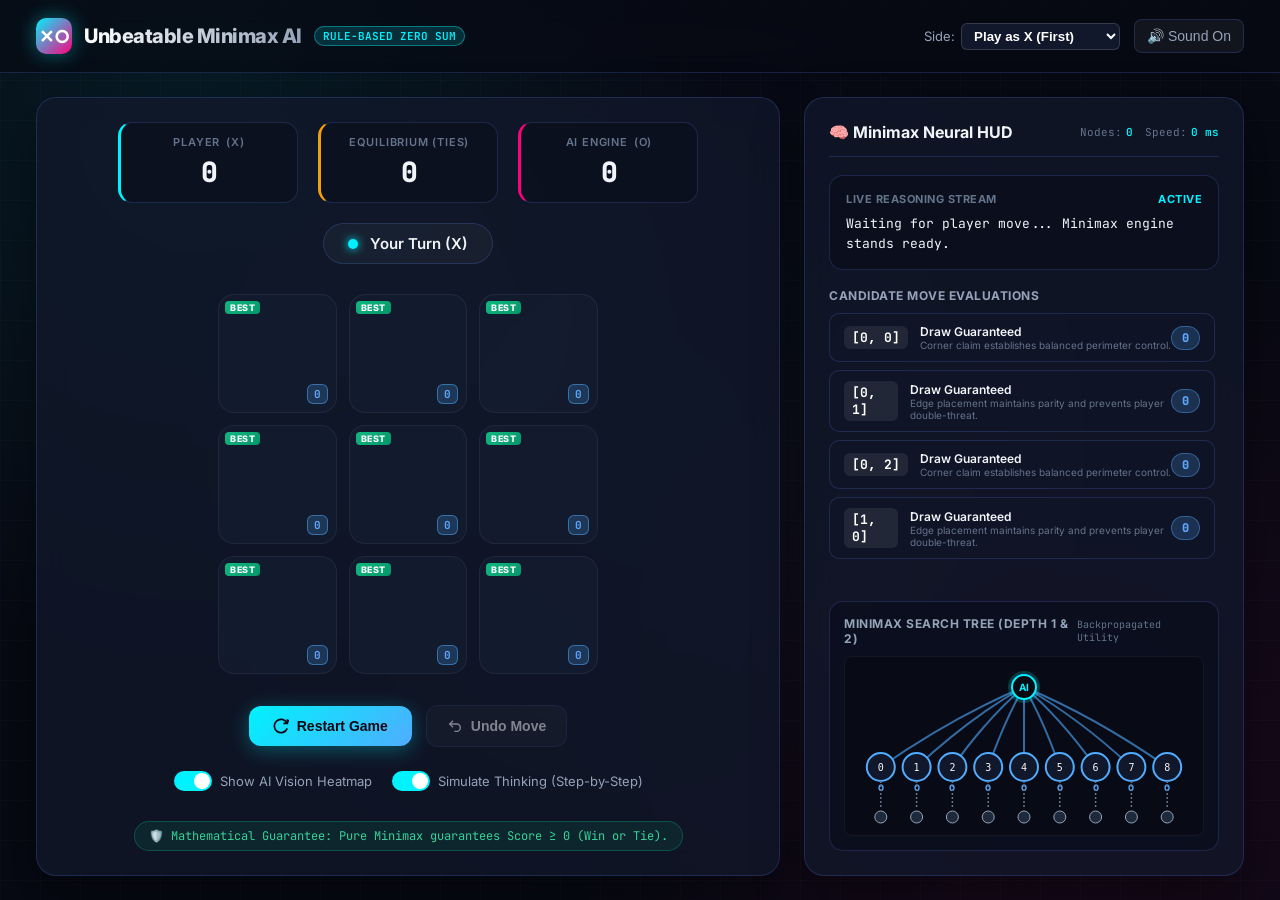
==== index.html @ b5856ef1 "Initial commit: Unbeatable Minimax Tic-Tac-Toe with Visual AI HUD" ====
<!DOCTYPE html>
<html lang="en">
<head>
  <meta charset="UTF-8">
  <meta name="viewport" content="width=device-width, initial-scale=1.0">
  <title>Unbeatable Tic-Tac-Toe • Minimax AI Engine</title>
  <link rel="stylesheet" href="style.css">
  <link rel="preconnect" href="https://fonts.googleapis.com">
  <link rel="preconnect" href="https://fonts.gstatic.com" crossorigin>
  <link href="https://fonts.googleapis.com/css2?family=Inter:wght@400;500;600;700;800&family=JetBrains+Mono:wght@500;700&display=swap" rel="stylesheet">
</head>
<body>
  <div class="grid-mesh-bg"></div>

  <!-- Header -->
  <header>
    <div class="logo-area">
      <div class="logo-icon">✕○</div>
      <div class="logo-text">
        <h1>Unbeatable Minimax AI</h1>
      </div>
      <span class="logo-badge">Rule-Based Zero Sum</span>
    </div>

    <div class="header-controls">
      <div class="game-options">
        <label style="display:flex; align-items:center; gap:6px;">
          <span>Side:</span>
          <select id="selectPlayer" style="background:#12182b; color:#fff; border:1px solid rgba(255,255,255,0.15); border-radius:6px; padding:4px 8px; font-weight:600;">
            <option value="X">Play as X (First)</option>
            <option value="O">Play as O (Second)</option>
          </select>
        </label>
      </div>
      <button class="btn-icon" id="btnSound">🔊 Sound On</button>
    </div>
  </header>

  <!-- Main View -->
  <main>
    <!-- Left Section: Game Arena -->
    <div class="glass-panel game-section">
      <!-- Scoreboard -->
      <div class="scoreboard">
        <div class="score-box player-x">
          <div class="score-label">Player <span id="labelHumanSymbol">(X)</span></div>
          <div class="score-val" id="scoreHuman">0</div>
        </div>
        <div class="score-box ties">
          <div class="score-label">Equilibrium (Ties)</div>
          <div class="score-val" id="scoreTies">0</div>
        </div>
        <div class="score-box player-o">
          <div class="score-label">AI Engine <span id="labelAiSymbol">(O)</span></div>
          <div class="score-val" id="scoreAi">0</div>
        </div>
      </div>

      <!-- Turn & Status -->
      <div class="status-banner" id="statusBanner">
        <div class="status-dot"></div>
        <span id="statusText">Your Turn (X)</span>
      </div>

      <!-- 3x3 Board Arena -->
      <div class="board-arena">
        <div class="board-grid show-evals" id="boardGrid">
          <div class="cell" data-index="0"></div>
          <div class="cell" data-index="1"></div>
          <div class="cell" data-index="2"></div>
          <div class="cell" data-index="3"></div>
          <div class="cell" data-index="4"></div>
          <div class="cell" data-index="5"></div>
          <div class="cell" data-index="6"></div>
          <div class="cell" data-index="7"></div>
          <div class="cell" data-index="8"></div>
        </div>
        <div class="strike-line" id="strikeLine"></div>
      </div>

      <!-- Interactive Controls -->
      <div class="controls-bar">
        <button class="btn-primary" id="btnRestart">
          <svg width="16" height="16" viewBox="0 0 24 24" fill="none" stroke="currentColor" stroke-width="2.5"><path d="M21.5 2v6h-6M21.34 15.57a10 10 0 1 1-.57-8.38l5.67-5.67"/></svg>
          Restart Game
        </button>
        <button class="btn-secondary" id="btnUndo">
          <svg width="16" height="16" viewBox="0 0 24 24" fill="none" stroke="currentColor" stroke-width="2"><path d="M9 14L4 9l5-5"/><path d="M4 9h10.5a5.5 5.5 0 0 1 5.5 5.5v0a5.5 5.5 0 0 1-5.5 5.5H11"/></svg>
          Undo Move
        </button>
      </div>

      <!-- Visualizer Toggles -->
      <div class="game-options" style="margin-top: 4px;">
        <label class="toggle-group">
          <input type="checkbox" id="chkHeatmap" checked style="display:none;">
          <div class="toggle-switch"></div>
          <span>Show AI Vision Heatmap</span>
        </label>
        <label class="toggle-group">
          <input type="checkbox" id="chkStepByStep" checked style="display:none;">
          <div class="toggle-switch"></div>
          <span>Simulate Thinking (Step-by-Step)</span>
        </label>
      </div>

      <!-- Unbeatable mathematical proof note -->
      <div class="proof-pill">
        <span>🛡️ Mathematical Guarantee: Pure Minimax guarantees Score &ge; 0 (Win or Tie).</span>
      </div>
    </div>

    <!-- Right Section: AI Brain & Minimax Inspector -->
    <div class="glass-panel ai-brain-section">
      <div class="brain-header">
        <div class="brain-title">
          <span>🧠 Minimax Neural HUD</span>
        </div>
        <div class="brain-stats">
          <div class="stat-item">
            <span>Nodes:</span>
            <span class="stat-val" id="statNodes">0</span>
          </div>
          <div class="stat-item">
            <span>Speed:</span>
            <span class="stat-val" id="statTime">0 ms</span>
          </div>
        </div>
      </div>

      <!-- Live Thought Stream -->
      <div class="thought-stream-card">
        <div class="stream-label">
          <span>Live Reasoning Stream</span>
          <span style="color:var(--accent-cyan);">Active</span>
        </div>
        <div class="stream-text" id="streamText">Ready. Make your opening move to engage Minimax algorithm.</div>
      </div>

      <!-- Candidate Moves Matrix -->
      <div class="move-matrix-container">
        <div class="matrix-header-title">Candidate Move Evaluations</div>
        <div class="moves-list" id="movesList">
          <div style="text-align:center; padding: 20px; color: var(--text-muted); font-size:12px;">
            Awaiting first move to evaluate positions...
          </div>
        </div>
      </div>

      <!-- Minimax Decision Tree -->
      <div class="tree-container">
        <div class="tree-header">
          <h4>Minimax Search Tree (Depth 1 & 2)</h4>
          <span style="font-size:10px; color:var(--text-muted); font-family:var(--font-mono);">Backpropagated Utility</span>
        </div>
        <svg id="decisionTreeSvg"></svg>
      </div>
    </div>
  </main>

  <!-- Modal -->
  <div class="modal-overlay" id="modalOverlay">
    <div class="modal-dialog">
      <div class="modal-icon" id="modalIcon">🤝</div>
      <h2 class="modal-title" id="modalTitle">Game Over</h2>
      <p class="modal-subtitle" id="modalSubtitle">Mathematical equilibrium reached.</p>
      <button class="btn-primary" id="btnModalRestart" style="width:100%; justify-content:center;">
        Play Again
      </button>
    </div>
  </div>

  <script src="minimax.js"></script>
  <script src="ui.js"></script>
</body>
</html>
---- style.css ----
:root {
  --bg-dark: #070913;
  --bg-card: rgba(18, 24, 43, 0.75);
  --bg-card-hover: rgba(28, 38, 65, 0.85);
  --border-color: rgba(99, 133, 255, 0.2);
  --border-glow: rgba(0, 242, 254, 0.35);

  --accent-cyan: #00f2fe;
  --accent-blue: #4facfe;
  --accent-pink: #ff007f;
  --accent-purple: #9d4edd;
  --accent-green: #10b981;
  --accent-red: #ef4444;
  --accent-amber: #f59e0b;

  --text-primary: #f1f5f9;
  --text-secondary: #94a3b8;
  --text-muted: #64748b;

  --font-sans: 'Inter', -apple-system, BlinkMacSystemFont, 'Segoe UI', Roboto, sans-serif;
  --font-mono: 'JetBrains Mono', 'Fira Code', monospace;
}

* {
  box-sizing: border-box;
  margin: 0;
  padding: 0;
  user-select: none;
}

body {
  font-family: var(--font-sans);
  background-color: var(--bg-dark);
  background-image: 
    radial-gradient(circle at 15% 15%, rgba(0, 242, 254, 0.08) 0%, transparent 40%),
    radial-gradient(circle at 85% 85%, rgba(255, 0, 127, 0.08) 0%, transparent 40%),
    radial-gradient(circle at 50% 50%, rgba(79, 172, 254, 0.05) 0%, transparent 60%);
  color: var(--text-primary);
  min-height: 100vh;
  display: flex;
  flex-direction: column;
  overflow-x: hidden;
}

/* Background Animated Grid */
.grid-mesh-bg {
  position: fixed;
  top: 0;
  left: 0;
  width: 100vw;
  height: 100vh;
  background-size: 40px 40px;
  background-image: 
    linear-gradient(to right, rgba(255, 255, 255, 0.02) 1px, transparent 1px),
    linear-gradient(to bottom, rgba(255, 255, 255, 0.02) 1px, transparent 1px);
  pointer-events: none;
  z-index: 0;
}

/* Header */
header {
  position: relative;
  z-index: 10;
  display: flex;
  justify-content: space-between;
  align-items: center;
  padding: 18px 36px;
  border-bottom: 1px solid var(--border-color);
  backdrop-filter: blur(12px);
  background: rgba(7, 9, 19, 0.6);
}

.logo-area {
  display: flex;
  align-items: center;
  gap: 12px;
}

.logo-icon {
  width: 36px;
  height: 36px;
  border-radius: 10px;
  background: linear-gradient(135deg, var(--accent-cyan), var(--accent-pink));
  display: flex;
  align-items: center;
  justify-content: center;
  font-weight: 900;
  font-size: 18px;
  color: #fff;
  box-shadow: 0 0 20px rgba(0, 242, 254, 0.4);
}

.logo-text h1 {
  font-size: 20px;
  font-weight: 800;
  letter-spacing: -0.5px;
  background: linear-gradient(90deg, #fff, var(--text-secondary));
  -webkit-background-clip: text;
  -webkit-text-fill-color: transparent;
}

.logo-badge {
  font-size: 11px;
  font-family: var(--font-mono);
  text-transform: uppercase;
  padding: 2px 8px;
  border-radius: 20px;
  background: rgba(0, 242, 254, 0.15);
  color: var(--accent-cyan);
  border: 1px solid rgba(0, 242, 254, 0.4);
  font-weight: 600;
}

.header-controls {
  display: flex;
  align-items: center;
  gap: 14px;
}

.btn-icon {
  background: rgba(255, 255, 255, 0.05);
  border: 1px solid var(--border-color);
  color: var(--text-secondary);
  border-radius: 8px;
  padding: 8px 12px;
  font-size: 14px;
  cursor: pointer;
  display: flex;
  align-items: center;
  gap: 6px;
  transition: all 0.2s cubic-bezier(0.4, 0, 0.2, 1);
}

.btn-icon:hover {
  color: var(--text-primary);
  background: rgba(255, 255, 255, 0.1);
  border-color: var(--accent-cyan);
}

/* Main Container */
main {
  position: relative;
  z-index: 10;
  display: grid;
  grid-template-columns: 1fr 440px;
  gap: 24px;
  padding: 24px 36px;
  max-width: 1440px;
  margin: 0 auto;
  width: 100%;
  flex: 1;
}

@media (max-width: 1024px) {
  main {
    grid-template-columns: 1fr;
    padding: 16px;
  }
}

/* Panels */
.glass-panel {
  background: var(--bg-card);
  backdrop-filter: blur(16px);
  border: 1px solid var(--border-color);
  border-radius: 20px;
  padding: 24px;
  box-shadow: 0 20px 50px rgba(0, 0, 0, 0.4);
}

/* Left Board Section */
.game-section {
  display: flex;
  flex-direction: column;
  align-items: center;
  justify-content: space-between;
  gap: 20px;
}

/* Scoreboard */
.scoreboard {
  display: flex;
  align-items: center;
  justify-content: center;
  gap: 20px;
  width: 100%;
}

.score-box {
  flex: 1;
  max-width: 180px;
  background: rgba(10, 14, 28, 0.6);
  border: 1px solid var(--border-color);
  border-radius: 14px;
  padding: 12px 16px;
  text-align: center;
  transition: border-color 0.3s;
}

.score-box.player-x {
  border-left: 3px solid var(--accent-cyan);
}
.score-box.ties {
  border-left: 3px solid var(--accent-amber);
}
.score-box.player-o {
  border-left: 3px solid var(--accent-pink);
}

.score-label {
  font-size: 11px;
  color: var(--text-muted);
  text-transform: uppercase;
  letter-spacing: 0.8px;
  font-weight: 600;
  display: flex;
  align-items: center;
  justify-content: center;
  gap: 6px;
}

.score-val {
  font-size: 28px;
  font-weight: 800;
  margin-top: 4px;
  font-family: var(--font-mono);
}

/* Status Banner */
.status-banner {
  display: flex;
  align-items: center;
  justify-content: center;
  gap: 12px;
  padding: 10px 24px;
  border-radius: 30px;
  background: rgba(255, 255, 255, 0.04);
  border: 1px solid var(--border-color);
  font-size: 15px;
  font-weight: 600;
}

.status-dot {
  width: 10px;
  height: 10px;
  border-radius: 50%;
  background: var(--accent-cyan);
  box-shadow: 0 0 10px var(--accent-cyan);
  animation: pulse-glow 1.8s infinite;
}

@keyframes pulse-glow {
  0%, 100% { transform: scale(1); opacity: 1; }
  50% { transform: scale(1.25); opacity: 0.6; }
}

/* Board Arena */
.board-arena {
  position: relative;
  width: 380px;
  height: 380px;
  display: flex;
  align-items: center;
  justify-content: center;
  margin: 10px 0;
}

@media (max-width: 480px) {
  .board-arena {
    width: 320px;
    height: 320px;
  }
}

.board-grid {
  display: grid;
  grid-template-columns: repeat(3, 1fr);
  grid-template-rows: repeat(3, 1fr);
  gap: 12px;
  width: 100%;
  height: 100%;
  position: relative;
}

.cell {
  background: rgba(22, 30, 52, 0.6);
  border: 1px solid rgba(255, 255, 255, 0.06);
  border-radius: 16px;
  position: relative;
  cursor: pointer;
  display: flex;
  align-items: center;
  justify-content: center;
  transition: all 0.25s cubic-bezier(0.4, 0, 0.2, 1);
  overflow: hidden;
}

.cell:hover:not(.taken):not(.disabled) {
  background: rgba(36, 48, 80, 0.85);
  border-color: rgba(0, 242, 254, 0.5);
  transform: translateY(-2px);
  box-shadow: 0 8px 24px rgba(0, 242, 254, 0.2);
}

.cell.taken {
  cursor: default;
}

.cell.scanning {
  border-color: var(--accent-pink) !important;
  background: rgba(255, 0, 127, 0.2) !important;
  box-shadow: 0 0 25px rgba(255, 0, 127, 0.5);
  animation: cell-scan 0.5s ease-in-out infinite alternate;
}

@keyframes cell-scan {
  0% { transform: scale(0.97); }
  100% { transform: scale(1.03); }
}

.cell.highlight-win {
  border-color: #ffd700 !important;
  background: rgba(255, 215, 0, 0.2) !important;
  box-shadow: 0 0 30px rgba(255, 215, 0, 0.6);
}

.cell.best-choice-pulse {
  border-color: var(--accent-green) !important;
  box-shadow: 0 0 20px rgba(16, 185, 129, 0.5);
}

/* Cell Marks */
.cell-mark {
  width: 60%;
  height: 60%;
  position: relative;
}

.cell-mark svg {
  width: 100%;
  height: 100%;
  filter: drop-shadow(0 0 10px currentColor);
}

.cell-mark.x-mark {
  color: var(--accent-cyan);
}

.cell-mark.o-mark {
  color: var(--accent-pink);
}

.draw-path {
  stroke-dasharray: 200;
  stroke-dashoffset: 200;
  animation: draw-svg 0.4s ease-out forwards;
}

@keyframes draw-svg {
  to {
    stroke-dashoffset: 0;
  }
}

/* Minimax Heatmap / Score Overlay */
.cell-eval-badge {
  position: absolute;
  bottom: 8px;
  right: 8px;
  font-family: var(--font-mono);
  font-size: 11px;
  font-weight: 700;
  padding: 2px 6px;
  border-radius: 6px;
  pointer-events: none;
  opacity: 0;
  transform: translateY(4px);
  transition: all 0.25s ease;
  z-index: 5;
}

.show-evals .cell:not(.taken) .cell-eval-badge {
  opacity: 1;
  transform: translateY(0);
}

.cell-eval-badge.score-win {
  background: rgba(16, 185, 129, 0.25);
  color: #34d399;
  border: 1px solid rgba(16, 185, 129, 0.6);
}

.cell-eval-badge.score-draw {
  background: rgba(79, 172, 254, 0.2);
  color: #60a5fa;
  border: 1px solid rgba(79, 172, 254, 0.5);
}

.cell-eval-badge.score-loss {
  background: rgba(239, 68, 68, 0.25);
  color: #f87171;
  border: 1px solid rgba(239, 68, 68, 0.6);
}

.best-badge {
  position: absolute;
  top: 6px;
  left: 6px;
  background: linear-gradient(135deg, #10b981, #059669);
  color: white;
  font-size: 9px;
  font-weight: 800;
  padding: 1px 5px;
  border-radius: 4px;
  letter-spacing: 0.5px;
  opacity: 0;
  transform: scale(0.8);
  transition: all 0.25s ease;
}

.show-evals .cell.is-optimal:not(.taken) .best-badge {
  opacity: 1;
  transform: scale(1);
}

/* Laser Strike Win Line */
.strike-line {
  position: absolute;
  background: linear-gradient(90deg, #fff, #ffd700, #ff007f);
  box-shadow: 0 0 20px #ffd700, 0 0 40px #ff007f;
  border-radius: 4px;
  transform-origin: center;
  pointer-events: none;
  opacity: 0;
  z-index: 20;
  transition: opacity 0.3s ease;
}

.strike-line.visible {
  opacity: 1;
}

/* Controls Bar */
.controls-bar {
  display: flex;
  align-items: center;
  justify-content: center;
  gap: 14px;
  flex-wrap: wrap;
  width: 100%;
}

.btn-primary {
  background: linear-gradient(135deg, var(--accent-cyan), var(--accent-blue));
  color: #070913;
  font-weight: 700;
  font-size: 14px;
  padding: 12px 24px;
  border: none;
  border-radius: 12px;
  cursor: pointer;
  display: flex;
  align-items: center;
  gap: 8px;
  box-shadow: 0 4px 20px rgba(0, 242, 254, 0.3);
  transition: all 0.2s cubic-bezier(0.4, 0, 0.2, 1);
}

.btn-primary:hover {
  transform: translateY(-2px);
  box-shadow: 0 6px 25px rgba(0, 242, 254, 0.5);
}

.btn-secondary {
  background: rgba(255, 255, 255, 0.05);
  border: 1px solid var(--border-color);
  color: var(--text-primary);
  font-weight: 600;
  font-size: 14px;
  padding: 12px 20px;
  border-radius: 12px;
  cursor: pointer;
  display: flex;
  align-items: center;
  gap: 8px;
  transition: all 0.2s ease;
}

.btn-secondary:hover {
  background: rgba(255, 255, 255, 0.1);
  border-color: var(--accent-cyan);
}

/* Config Options */
.game-options {
  display: flex;
  align-items: center;
  gap: 20px;
  font-size: 13px;
  color: var(--text-secondary);
}

.toggle-group {
  display: flex;
  align-items: center;
  gap: 8px;
  cursor: pointer;
}

.toggle-switch {
  position: relative;
  width: 38px;
  height: 20px;
  background: rgba(255, 255, 255, 0.1);
  border-radius: 20px;
  transition: background 0.3s;
}

.toggle-switch::after {
  content: '';
  position: absolute;
  top: 2px;
  left: 2px;
  width: 16px;
  height: 16px;
  background: white;
  border-radius: 50%;
  transition: transform 0.25s cubic-bezier(0.4, 0, 0.2, 1);
}

input[type="checkbox"]:checked + .toggle-switch {
  background: var(--accent-cyan);
}

input[type="checkbox"]:checked + .toggle-switch::after {
  transform: translateX(18px);
}

/* Right Section: AI Minimax Brain & Thought Inspector */
.ai-brain-section {
  display: flex;
  flex-direction: column;
  gap: 18px;
  height: 100%;
}

.brain-header {
  display: flex;
  align-items: center;
  justify-content: space-between;
  border-bottom: 1px solid var(--border-color);
  padding-bottom: 14px;
}

.brain-title {
  display: flex;
  align-items: center;
  gap: 10px;
  font-size: 16px;
  font-weight: 700;
}

.brain-stats {
  display: flex;
  align-items: center;
  gap: 12px;
  font-family: var(--font-mono);
  font-size: 11px;
  color: var(--text-muted);
}

.stat-item {
  display: flex;
  align-items: center;
  gap: 4px;
}

.stat-val {
  color: var(--accent-cyan);
  font-weight: 600;
}

/* Live Thought Stream */
.thought-stream-card {
  background: rgba(10, 14, 28, 0.7);
  border: 1px solid var(--border-color);
  border-radius: 14px;
  padding: 16px;
  display: flex;
  flex-direction: column;
  gap: 8px;
}

.stream-label {
  font-size: 11px;
  text-transform: uppercase;
  color: var(--text-muted);
  font-weight: 700;
  letter-spacing: 0.5px;
  display: flex;
  justify-content: space-between;
}

.stream-text {
  font-size: 13px;
  line-height: 1.5;
  color: var(--text-primary);
  min-height: 38px;
  font-family: var(--font-mono);
}

.stream-text.typing::after {
  content: '▋';
  color: var(--accent-cyan);
  animation: blink 0.9s infinite;
}

@keyframes blink {
  0%, 100% { opacity: 1; }
  50% { opacity: 0; }
}

/* Move Matrix Table */
.move-matrix-container {
  display: flex;
  flex-direction: column;
  gap: 10px;
  flex: 1;
}

.matrix-header-title {
  font-size: 12px;
  text-transform: uppercase;
  color: var(--text-secondary);
  font-weight: 700;
  letter-spacing: 0.5px;
}

.moves-list {
  display: flex;
  flex-direction: column;
  gap: 8px;
  max-height: 250px;
  overflow-y: auto;
  padding-right: 4px;
}

.moves-list::-webkit-scrollbar {
  width: 5px;
}
.moves-list::-webkit-scrollbar-thumb {
  background: rgba(255, 255, 255, 0.1);
  border-radius: 4px;
}

.move-card {
  background: rgba(15, 21, 40, 0.6);
  border: 1px solid var(--border-color);
  border-radius: 10px;
  padding: 10px 14px;
  display: flex;
  align-items: center;
  justify-content: space-between;
  transition: all 0.2s ease;
  cursor: pointer;
}

.move-card:hover {
  background: rgba(28, 38, 70, 0.7);
  border-color: var(--accent-cyan);
  transform: translateX(3px);
}

.move-card.chosen {
  border-color: var(--accent-green);
  background: rgba(16, 185, 129, 0.15);
}

.move-card-left {
  display: flex;
  align-items: center;
  gap: 12px;
}

.move-coord {
  font-family: var(--font-mono);
  font-weight: 700;
  font-size: 13px;
  background: rgba(255, 255, 255, 0.08);
  padding: 3px 8px;
  border-radius: 6px;
  color: #fff;
}

.move-desc {
  display: flex;
  flex-direction: column;
}

.move-desc-title {
  font-size: 12px;
  font-weight: 600;
  color: var(--text-primary);
}

.move-desc-sub {
  font-size: 10px;
  color: var(--text-muted);
}

.move-card-right {
  display: flex;
  align-items: center;
  gap: 8px;
}

.score-pill {
  font-family: var(--font-mono);
  font-size: 12px;
  font-weight: 800;
  padding: 3px 10px;
  border-radius: 20px;
}

.score-pill.win {
  background: rgba(16, 185, 129, 0.2);
  color: #10b981;
  border: 1px solid rgba(16, 185, 129, 0.4);
}

.score-pill.draw {
  background: rgba(79, 172, 254, 0.2);
  color: #60a5fa;
  border: 1px solid rgba(79, 172, 254, 0.4);
}

.score-pill.loss {
  background: rgba(239, 68, 68, 0.2);
  color: #ef4444;
  border: 1px solid rgba(239, 68, 68, 0.4);
}

/* Decision Tree Canvas */
.tree-container {
  background: rgba(10, 14, 28, 0.7);
  border: 1px solid var(--border-color);
  border-radius: 14px;
  padding: 14px;
  display: flex;
  flex-direction: column;
  gap: 10px;
}

.tree-header {
  display: flex;
  align-items: center;
  justify-content: space-between;
}

.tree-header h4 {
  font-size: 12px;
  text-transform: uppercase;
  color: var(--text-secondary);
  font-weight: 700;
  letter-spacing: 0.5px;
}

#decisionTreeSvg {
  width: 100%;
  height: 180px;
  background: rgba(7, 9, 19, 0.6);
  border-radius: 8px;
  border: 1px solid rgba(255, 255, 255, 0.05);
}

/* Modal and dialogs */
.modal-overlay {
  position: fixed;
  top: 0;
  left: 0;
  width: 100vw;
  height: 100vh;
  background: rgba(0, 0, 0, 0.75);
  backdrop-filter: blur(8px);
  z-index: 100;
  display: flex;
  align-items: center;
  justify-content: center;
  opacity: 0;
  pointer-events: none;
  transition: opacity 0.3s ease;
}

.modal-overlay.active {
  opacity: 1;
  pointer-events: auto;
}

.modal-dialog {
  background: #0e1424;
  border: 1px solid var(--border-color);
  border-radius: 20px;
  width: 90%;
  max-width: 500px;
  padding: 30px;
  display: flex;
  flex-direction: column;
  align-items: center;
  text-align: center;
  box-shadow: 0 25px 60px rgba(0, 0, 0, 0.6);
  transform: translateY(20px);
  transition: transform 0.3s cubic-bezier(0.4, 0, 0.2, 1);
}

.modal-overlay.active .modal-dialog {
  transform: translateY(0);
}

.modal-icon {
  font-size: 48px;
  margin-bottom: 12px;
}

.modal-title {
  font-size: 24px;
  font-weight: 800;
  margin-bottom: 8px;
}

.modal-subtitle {
  font-size: 14px;
  color: var(--text-secondary);
  line-height: 1.5;
  margin-bottom: 24px;
}

/* Mathematical proof banner */
.proof-pill {
  display: flex;
  align-items: center;
  gap: 8px;
  background: rgba(16, 185, 129, 0.1);
  border: 1px solid rgba(16, 185, 129, 0.3);
  color: #34d399;
  font-size: 12px;
  font-family: var(--font-mono);
  padding: 6px 14px;
  border-radius: 20px;
  margin-top: 10px;
}
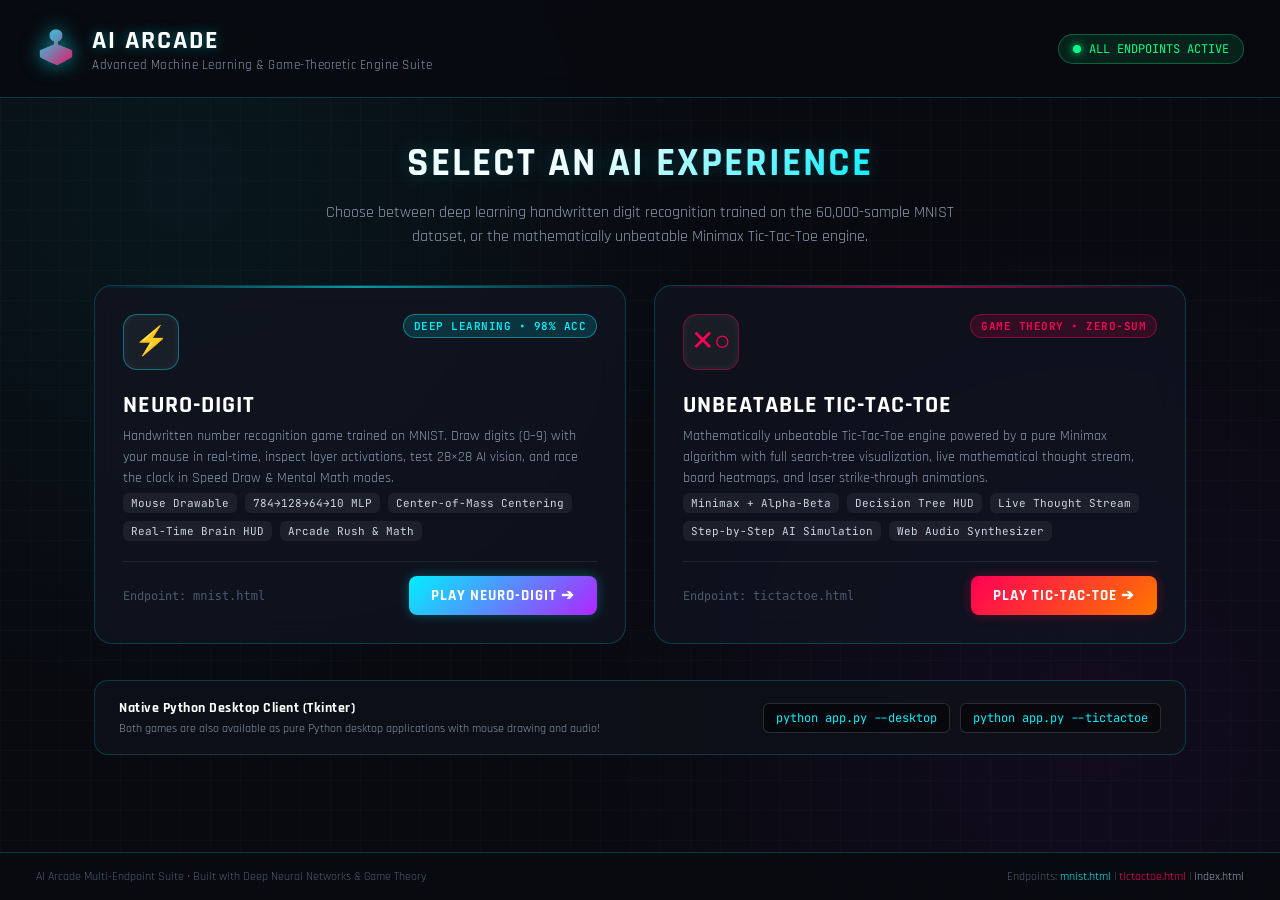
==== commit 09cc4251: "Add NEURO-DIGIT MNIST game, unified Arcade Portal, multi-endpoint routing, and GitHub Pages deployme" ====
--- a/index.html
+++ b/index.html
@@ -3,174 +3,466 @@
 <head>
   <meta charset="UTF-8">
   <meta name="viewport" content="width=device-width, initial-scale=1.0">
-  <title>Unbeatable Tic-Tac-Toe • Minimax AI Engine</title>
-  <link rel="stylesheet" href="style.css">
+  <title>AI ARCADE • Neural Net & Minimax Game Suite</title>
   <link rel="preconnect" href="https://fonts.googleapis.com">
   <link rel="preconnect" href="https://fonts.gstatic.com" crossorigin>
-  <link href="https://fonts.googleapis.com/css2?family=Inter:wght@400;500;600;700;800&family=JetBrains+Mono:wght@500;700&display=swap" rel="stylesheet">
+  <link href="https://fonts.googleapis.com/css2?family=JetBrains+Mono:wght@400;600;700&family=Rajdhani:wght@500;600;700&display=swap" rel="stylesheet">
+  <style>
+    :root {
+      --bg-primary: #080a10;
+      --bg-secondary: #0e111a;
+      --bg-card: rgba(16, 21, 33, 0.75);
+      --bg-card-hover: rgba(23, 30, 48, 0.95);
+      --border-card: rgba(0, 240, 255, 0.2);
+      --border-card-bright: rgba(0, 240, 255, 0.5);
+
+      --neon-cyan: #00f0ff;
+      --neon-pink: #ff0055;
+      --neon-green: #00ff88;
+      --neon-yellow: #ffbe00;
+      --neon-purple: #b026ff;
+
+      --text-main: #f0f4f8;
+      --text-muted: #8a99ad;
+      --text-dim: #4d5b6e;
+
+      --font-display: 'Rajdhani', -apple-system, BlinkMacSystemFont, "Segoe UI", Roboto, sans-serif;
+      --font-mono: 'JetBrains Mono', 'Fira Code', Consolas, monospace;
+    }
+
+    * {
+      box-sizing: border-box;
+      margin: 0;
+      padding: 0;
+      -webkit-font-smoothing: antialiased;
+    }
+
+    body {
+      background-color: var(--bg-primary);
+      background-image: 
+        radial-gradient(circle at 15% 20%, rgba(0, 240, 255, 0.06) 0%, transparent 40%),
+        radial-gradient(circle at 85% 80%, rgba(176, 38, 255, 0.06) 0%, transparent 40%),
+        linear-gradient(rgba(255, 255, 255, 0.015) 1px, transparent 1px),
+        linear-gradient(90deg, rgba(255, 255, 255, 0.015) 1px, transparent 1px);
+      background-size: 100% 100%, 100% 100%, 30px 30px, 30px 30px;
+      color: var(--text-main);
+      font-family: var(--font-display);
+      min-height: 100vh;
+      display: flex;
+      flex-direction: column;
+    }
+
+    /* Header */
+    .hub-header {
+      padding: 24px 36px;
+      display: flex;
+      justify-content: space-between;
+      align-items: center;
+      border-bottom: 1px solid var(--border-card);
+      background: rgba(8, 10, 16, 0.85);
+      backdrop-filter: blur(12px);
+    }
+
+    .brand-box {
+      display: flex;
+      align-items: center;
+      gap: 16px;
+    }
+
+    .brand-icon {
+      font-size: 32px;
+      background: linear-gradient(135deg, var(--neon-cyan), var(--neon-pink));
+      -webkit-background-clip: text;
+      -webkit-text-fill-color: transparent;
+      filter: drop-shadow(0 0 10px rgba(0, 240, 255, 0.6));
+    }
+
+    .brand-titles h1 {
+      font-size: 26px;
+      font-weight: 700;
+      letter-spacing: 2px;
+      color: #fff;
+      text-shadow: 0 0 12px rgba(0, 240, 255, 0.4);
+    }
+
+    .brand-titles p {
+      font-size: 13px;
+      color: var(--text-muted);
+      letter-spacing: 0.5px;
+    }
+
+    .hub-badge {
+      font-family: var(--font-mono);
+      font-size: 12px;
+      padding: 6px 14px;
+      border-radius: 20px;
+      background: rgba(0, 255, 136, 0.1);
+      border: 1px solid rgba(0, 255, 136, 0.3);
+      color: var(--neon-green);
+      display: flex;
+      align-items: center;
+      gap: 8px;
+    }
+
+    .pulse-dot {
+      width: 8px;
+      height: 8px;
+      background: var(--neon-green);
+      border-radius: 50%;
+      box-shadow: 0 0 8px var(--neon-green);
+    }
+
+    /* Main Container */
+    .hub-container {
+      max-width: 1140px;
+      width: 100%;
+      margin: 0 auto;
+      padding: 40px 24px;
+      flex: 1;
+      display: flex;
+      flex-direction: column;
+      gap: 36px;
+    }
+
+    .hero-banner {
+      text-align: center;
+      display: flex;
+      flex-direction: column;
+      align-items: center;
+      gap: 12px;
+    }
+
+    .hero-banner h2 {
+      font-size: 40px;
+      font-weight: 700;
+      letter-spacing: 2px;
+      background: linear-gradient(135deg, #fff 40%, var(--neon-cyan));
+      -webkit-background-clip: text;
+      -webkit-text-fill-color: transparent;
+      text-shadow: 0 0 20px rgba(0, 240, 255, 0.2);
+    }
+
+    .hero-banner p {
+      font-size: 16px;
+      color: var(--text-muted);
+      max-width: 640px;
+      line-height: 1.5;
+    }
+
+    /* Game Selection Cards Grid */
+    .games-grid {
+      display: grid;
+      grid-template-columns: repeat(auto-fit, minmax(460px, 1fr));
+      gap: 28px;
+    }
+
+    @media (max-width: 540px) {
+      .games-grid {
+        grid-template-columns: 1fr;
+      }
+    }
+
+    .game-card {
+      background: var(--bg-card);
+      backdrop-filter: blur(14px);
+      border: 1px solid var(--border-card);
+      border-radius: 18px;
+      padding: 28px;
+      display: flex;
+      flex-direction: column;
+      gap: 20px;
+      position: relative;
+      overflow: hidden;
+      transition: all 0.3s ease;
+      text-decoration: none;
+      color: inherit;
+    }
+
+    .game-card::before {
+      content: '';
+      position: absolute;
+      top: 0;
+      left: 0;
+      right: 0;
+      height: 2px;
+      background: linear-gradient(90deg, transparent, var(--card-accent, var(--neon-cyan)), transparent);
+      opacity: 0.6;
+      transition: opacity 0.3s ease;
+    }
+
+    .game-card:hover {
+      background: var(--bg-card-hover);
+      transform: translateY(-4px);
+      border-color: var(--card-accent, var(--neon-cyan));
+      box-shadow: 0 12px 30px rgba(0, 0, 0, 0.5), 0 0 20px var(--card-glow, rgba(0, 240, 255, 0.25));
+    }
+
+    .game-card:hover::before {
+      opacity: 1;
+    }
+
+    .card-top {
+      display: flex;
+      justify-content: space-between;
+      align-items: flex-start;
+    }
+
+    .card-icon-box {
+      width: 56px;
+      height: 56px;
+      border-radius: 14px;
+      display: flex;
+      justify-content: center;
+      align-items: center;
+      font-size: 28px;
+      background: rgba(255, 255, 255, 0.05);
+      border: 1px solid rgba(255, 255, 255, 0.15);
+      box-shadow: inset 0 0 10px rgba(255, 255, 255, 0.05);
+    }
+
+    .card-badge {
+      font-family: var(--font-mono);
+      font-size: 11px;
+      padding: 4px 10px;
+      border-radius: 12px;
+      font-weight: 600;
+      letter-spacing: 0.5px;
+    }
+
+    .badge-cyan {
+      background: rgba(0, 240, 255, 0.15);
+      border: 1px solid rgba(0, 240, 255, 0.4);
+      color: var(--neon-cyan);
+    }
+
+    .badge-pink {
+      background: rgba(255, 0, 85, 0.15);
+      border: 1px solid rgba(255, 0, 85, 0.4);
+      color: var(--neon-pink);
+    }
+
+    .card-info h3 {
+      font-size: 24px;
+      font-weight: 700;
+      letter-spacing: 1px;
+      color: #fff;
+      margin-bottom: 6px;
+    }
+
+    .card-info p {
+      font-size: 14px;
+      color: var(--text-muted);
+      line-height: 1.5;
+    }
+
+    .card-features {
+      display: flex;
+      flex-wrap: wrap;
+      gap: 8px;
+      margin-top: 4px;
+    }
+
+    .feature-tag {
+      font-family: var(--font-mono);
+      font-size: 11px;
+      padding: 3px 8px;
+      border-radius: 6px;
+      background: rgba(255, 255, 255, 0.06);
+      color: #cbd5e1;
+    }
+
+    .card-action {
+      display: flex;
+      justify-content: space-between;
+      align-items: center;
+      margin-top: auto;
+      padding-top: 14px;
+      border-top: 1px solid rgba(255, 255, 255, 0.08);
+    }
+
+    .btn-launch {
+      padding: 10px 22px;
+      border-radius: 8px;
+      font-family: var(--font-display);
+      font-size: 15px;
+      font-weight: 700;
+      letter-spacing: 1px;
+      display: flex;
+      align-items: center;
+      gap: 8px;
+      transition: all 0.2s ease;
+      border: none;
+      cursor: pointer;
+    }
+
+    .btn-cyan {
+      background: linear-gradient(135deg, var(--neon-cyan), var(--neon-purple));
+      color: #fff;
+      box-shadow: 0 0 12px rgba(0, 240, 255, 0.3);
+    }
+
+    .btn-pink {
+      background: linear-gradient(135deg, var(--neon-pink), #ff7700);
+      color: #fff;
+      box-shadow: 0 0 12px rgba(255, 0, 85, 0.3);
+    }
+
+    .endpoint-label {
+      font-family: var(--font-mono);
+      font-size: 12px;
+      color: var(--text-dim);
+    }
+
+    /* Terminal & Desktop Tip Banner */
+    .tips-banner {
+      background: rgba(14, 17, 26, 0.8);
+      border: 1px solid var(--border-card);
+      border-radius: 14px;
+      padding: 18px 24px;
+      display: flex;
+      justify-content: space-between;
+      align-items: center;
+      flex-wrap: wrap;
+      gap: 16px;
+    }
+
+    .tips-text {
+      display: flex;
+      flex-direction: column;
+      gap: 4px;
+    }
+
+    .tips-text strong {
+      color: #fff;
+      font-size: 14px;
+      letter-spacing: 0.5px;
+    }
+
+    .tips-text span {
+      font-size: 12px;
+      color: var(--text-muted);
+    }
+
+    .cli-box {
+      font-family: var(--font-mono);
+      font-size: 12px;
+      background: rgba(0, 0, 0, 0.5);
+      border: 1px solid rgba(255, 255, 255, 0.15);
+      padding: 6px 12px;
+      border-radius: 6px;
+      color: var(--neon-cyan);
+    }
+
+    /* Footer */
+    .hub-footer {
+      padding: 16px 36px;
+      border-top: 1px solid var(--border-card);
+      display: flex;
+      justify-content: space-between;
+      align-items: center;
+      font-size: 12px;
+      color: var(--text-dim);
+      background: rgba(8, 10, 16, 0.9);
+      flex-wrap: wrap;
+      gap: 10px;
+    }
+  </style>
 </head>
 <body>
-  <div class="grid-mesh-bg"></div>
-
-  <!-- Header -->
-  <header>
-    <div class="logo-area">
-      <div class="logo-icon">✕○</div>
-      <div class="logo-text">
-        <h1>Unbeatable Minimax AI</h1>
+
+  <!-- Top Hub Header -->
+  <header class="hub-header">
+    <div class="brand-box">
+      <div class="brand-icon">🕹️</div>
+      <div class="brand-titles">
+        <h1>AI ARCADE</h1>
+        <p>Advanced Machine Learning & Game-Theoretic Engine Suite</p>
       </div>
-      <span class="logo-badge">Rule-Based Zero Sum</span>
     </div>
-
-    <div class="header-controls">
-      <div class="game-options">
-        <label style="display:flex; align-items:center; gap:6px;">
-          <span>Side:</span>
-          <select id="selectPlayer" style="background:#12182b; color:#fff; border:1px solid rgba(255,255,255,0.15); border-radius:6px; padding:4px 8px; font-weight:600;">
-            <option value="X">Play as X (First)</option>
-            <option value="O">Play as O (Second)</option>
-          </select>
-        </label>
-      </div>
-      <button class="btn-icon" id="btnSound">🔊 Sound On</button>
+    <div class="hub-badge">
+      <span class="pulse-dot"></span>
+      <span>ALL ENDPOINTS ACTIVE</span>
     </div>
   </header>
 
-  <!-- Main View -->
-  <main>
-    <!-- Left Section: Game Arena -->
-    <div class="glass-panel game-section">
-      <!-- Scoreboard -->
-      <div class="scoreboard">
-        <div class="score-box player-x">
-          <div class="score-label">Player <span id="labelHumanSymbol">(X)</span></div>
-          <div class="score-val" id="scoreHuman">0</div>
-        </div>
-        <div class="score-box ties">
-          <div class="score-label">Equilibrium (Ties)</div>
-          <div class="score-val" id="scoreTies">0</div>
-        </div>
-        <div class="score-box player-o">
-          <div class="score-label">AI Engine <span id="labelAiSymbol">(O)</span></div>
-          <div class="score-val" id="scoreAi">0</div>
-        </div>
+  <!-- Main Showcase Container -->
+  <main class="hub-container">
+
+    <div class="hero-banner">
+      <h2>SELECT AN AI EXPERIENCE</h2>
+      <p>Choose between deep learning handwritten digit recognition trained on the 60,000-sample MNIST dataset, or the mathematically unbeatable Minimax Tic-Tac-Toe engine.</p>
+    </div>
+
+    <!-- Games Deck Grid -->
+    <div class="games-grid">
+
+      <!-- Card 1: NEURO-DIGIT (MNIST) -->
+      <a href="mnist.html" class="game-card" style="--card-accent: #00f0ff; --card-glow: rgba(0, 240, 255, 0.35);">
+        <div class="card-top">
+          <div class="card-icon-box" style="border-color: rgba(0, 240, 255, 0.4); color: #00f0ff;">⚡</div>
+          <span class="card-badge badge-cyan">DEEP LEARNING • 98% ACC</span>
+        </div>
+        <div class="card-info">
+          <h3>NEURO-DIGIT</h3>
+          <p>Handwritten number recognition game trained on MNIST. Draw digits (0–9) with your mouse in real-time, inspect layer activations, test 28×28 AI vision, and race the clock in Speed Draw & Mental Math modes.</p>
+          <div class="card-features">
+            <span class="feature-tag">Mouse Drawable</span>
+            <span class="feature-tag">784→128→64→10 MLP</span>
+            <span class="feature-tag">Center-of-Mass Centering</span>
+            <span class="feature-tag">Real-Time Brain HUD</span>
+            <span class="feature-tag">Arcade Rush & Math</span>
+          </div>
+        </div>
+        <div class="card-action">
+          <span class="endpoint-label">Endpoint: <code>mnist.html</code></span>
+          <button class="btn-launch btn-cyan">PLAY NEURO-DIGIT ➔</button>
+        </div>
+      </a>
+
+      <!-- Card 2: UNBEATABLE TIC-TAC-TOE (MINIMAX) -->
+      <a href="tictactoe.html" class="game-card" style="--card-accent: #ff0055; --card-glow: rgba(255, 0, 85, 0.35);">
+        <div class="card-top">
+          <div class="card-icon-box" style="border-color: rgba(255, 0, 85, 0.4); color: #ff0055;">✕○</div>
+          <span class="card-badge badge-pink">GAME THEORY • ZERO-SUM</span>
+        </div>
+        <div class="card-info">
+          <h3>UNBEATABLE TIC-TAC-TOE</h3>
+          <p>Mathematically unbeatable Tic-Tac-Toe engine powered by a pure Minimax algorithm with full search-tree visualization, live mathematical thought stream, board heatmaps, and laser strike-through animations.</p>
+          <div class="card-features">
+            <span class="feature-tag">Minimax + Alpha-Beta</span>
+            <span class="feature-tag">Decision Tree HUD</span>
+            <span class="feature-tag">Live Thought Stream</span>
+            <span class="feature-tag">Step-by-Step AI Simulation</span>
+            <span class="feature-tag">Web Audio Synthesizer</span>
+          </div>
+        </div>
+        <div class="card-action">
+          <span class="endpoint-label">Endpoint: <code>tictactoe.html</code></span>
+          <button class="btn-launch btn-pink">PLAY TIC-TAC-TOE ➔</button>
+        </div>
+      </a>
+
+    </div>
+
+    <!-- Desktop & CLI Tips Banner -->
+    <div class="tips-banner">
+      <div class="tips-text">
+        <strong>Native Python Desktop Client (Tkinter)</strong>
+        <span>Both games are also available as pure Python desktop applications with mouse drawing and audio!</span>
       </div>
-
-      <!-- Turn & Status -->
-      <div class="status-banner" id="statusBanner">
-        <div class="status-dot"></div>
-        <span id="statusText">Your Turn (X)</span>
-      </div>
-
-      <!-- 3x3 Board Arena -->
-      <div class="board-arena">
-        <div class="board-grid show-evals" id="boardGrid">
-          <div class="cell" data-index="0"></div>
-          <div class="cell" data-index="1"></div>
-          <div class="cell" data-index="2"></div>
-          <div class="cell" data-index="3"></div>
-          <div class="cell" data-index="4"></div>
-          <div class="cell" data-index="5"></div>
-          <div class="cell" data-index="6"></div>
-          <div class="cell" data-index="7"></div>
-          <div class="cell" data-index="8"></div>
-        </div>
-        <div class="strike-line" id="strikeLine"></div>
-      </div>
-
-      <!-- Interactive Controls -->
-      <div class="controls-bar">
-        <button class="btn-primary" id="btnRestart">
-          <svg width="16" height="16" viewBox="0 0 24 24" fill="none" stroke="currentColor" stroke-width="2.5"><path d="M21.5 2v6h-6M21.34 15.57a10 10 0 1 1-.57-8.38l5.67-5.67"/></svg>
-          Restart Game
-        </button>
-        <button class="btn-secondary" id="btnUndo">
-          <svg width="16" height="16" viewBox="0 0 24 24" fill="none" stroke="currentColor" stroke-width="2"><path d="M9 14L4 9l5-5"/><path d="M4 9h10.5a5.5 5.5 0 0 1 5.5 5.5v0a5.5 5.5 0 0 1-5.5 5.5H11"/></svg>
-          Undo Move
-        </button>
-      </div>
-
-      <!-- Visualizer Toggles -->
-      <div class="game-options" style="margin-top: 4px;">
-        <label class="toggle-group">
-          <input type="checkbox" id="chkHeatmap" checked style="display:none;">
-          <div class="toggle-switch"></div>
-          <span>Show AI Vision Heatmap</span>
-        </label>
-        <label class="toggle-group">
-          <input type="checkbox" id="chkStepByStep" checked style="display:none;">
-          <div class="toggle-switch"></div>
-          <span>Simulate Thinking (Step-by-Step)</span>
-        </label>
-      </div>
-
-      <!-- Unbeatable mathematical proof note -->
-      <div class="proof-pill">
-        <span>🛡️ Mathematical Guarantee: Pure Minimax guarantees Score &ge; 0 (Win or Tie).</span>
+      <div style="display:flex; gap:10px; flex-wrap:wrap;">
+        <span class="cli-box">python app.py --desktop</span>
+        <span class="cli-box">python app.py --tictactoe</span>
       </div>
     </div>
 
-    <!-- Right Section: AI Brain & Minimax Inspector -->
-    <div class="glass-panel ai-brain-section">
-      <div class="brain-header">
-        <div class="brain-title">
-          <span>🧠 Minimax Neural HUD</span>
-        </div>
-        <div class="brain-stats">
-          <div class="stat-item">
-            <span>Nodes:</span>
-            <span class="stat-val" id="statNodes">0</span>
-          </div>
-          <div class="stat-item">
-            <span>Speed:</span>
-            <span class="stat-val" id="statTime">0 ms</span>
-          </div>
-        </div>
-      </div>
-
-      <!-- Live Thought Stream -->
-      <div class="thought-stream-card">
-        <div class="stream-label">
-          <span>Live Reasoning Stream</span>
-          <span style="color:var(--accent-cyan);">Active</span>
-        </div>
-        <div class="stream-text" id="streamText">Ready. Make your opening move to engage Minimax algorithm.</div>
-      </div>
-
-      <!-- Candidate Moves Matrix -->
-      <div class="move-matrix-container">
-        <div class="matrix-header-title">Candidate Move Evaluations</div>
-        <div class="moves-list" id="movesList">
-          <div style="text-align:center; padding: 20px; color: var(--text-muted); font-size:12px;">
-            Awaiting first move to evaluate positions...
-          </div>
-        </div>
-      </div>
-
-      <!-- Minimax Decision Tree -->
-      <div class="tree-container">
-        <div class="tree-header">
-          <h4>Minimax Search Tree (Depth 1 & 2)</h4>
-          <span style="font-size:10px; color:var(--text-muted); font-family:var(--font-mono);">Backpropagated Utility</span>
-        </div>
-        <svg id="decisionTreeSvg"></svg>
-      </div>
-    </div>
   </main>
 
-  <!-- Modal -->
-  <div class="modal-overlay" id="modalOverlay">
-    <div class="modal-dialog">
-      <div class="modal-icon" id="modalIcon">🤝</div>
-      <h2 class="modal-title" id="modalTitle">Game Over</h2>
-      <p class="modal-subtitle" id="modalSubtitle">Mathematical equilibrium reached.</p>
-      <button class="btn-primary" id="btnModalRestart" style="width:100%; justify-content:center;">
-        Play Again
-      </button>
-    </div>
-  </div>
-
-  <script src="minimax.js"></script>
-  <script src="ui.js"></script>
+  <!-- Footer -->
+  <footer class="hub-footer">
+    <div>AI Arcade Multi-Endpoint Suite • Built with Deep Neural Networks & Game Theory</div>
+    <div>Endpoints: <a href="mnist.html" style="color:#00f0ff; text-decoration:none;">mnist.html</a> | <a href="tictactoe.html" style="color:#ff0055; text-decoration:none;">tictactoe.html</a> | <a href="index.html" style="color:#94a3b8; text-decoration:none;">index.html</a></div>
+  </footer>
+
 </body>
 </html>
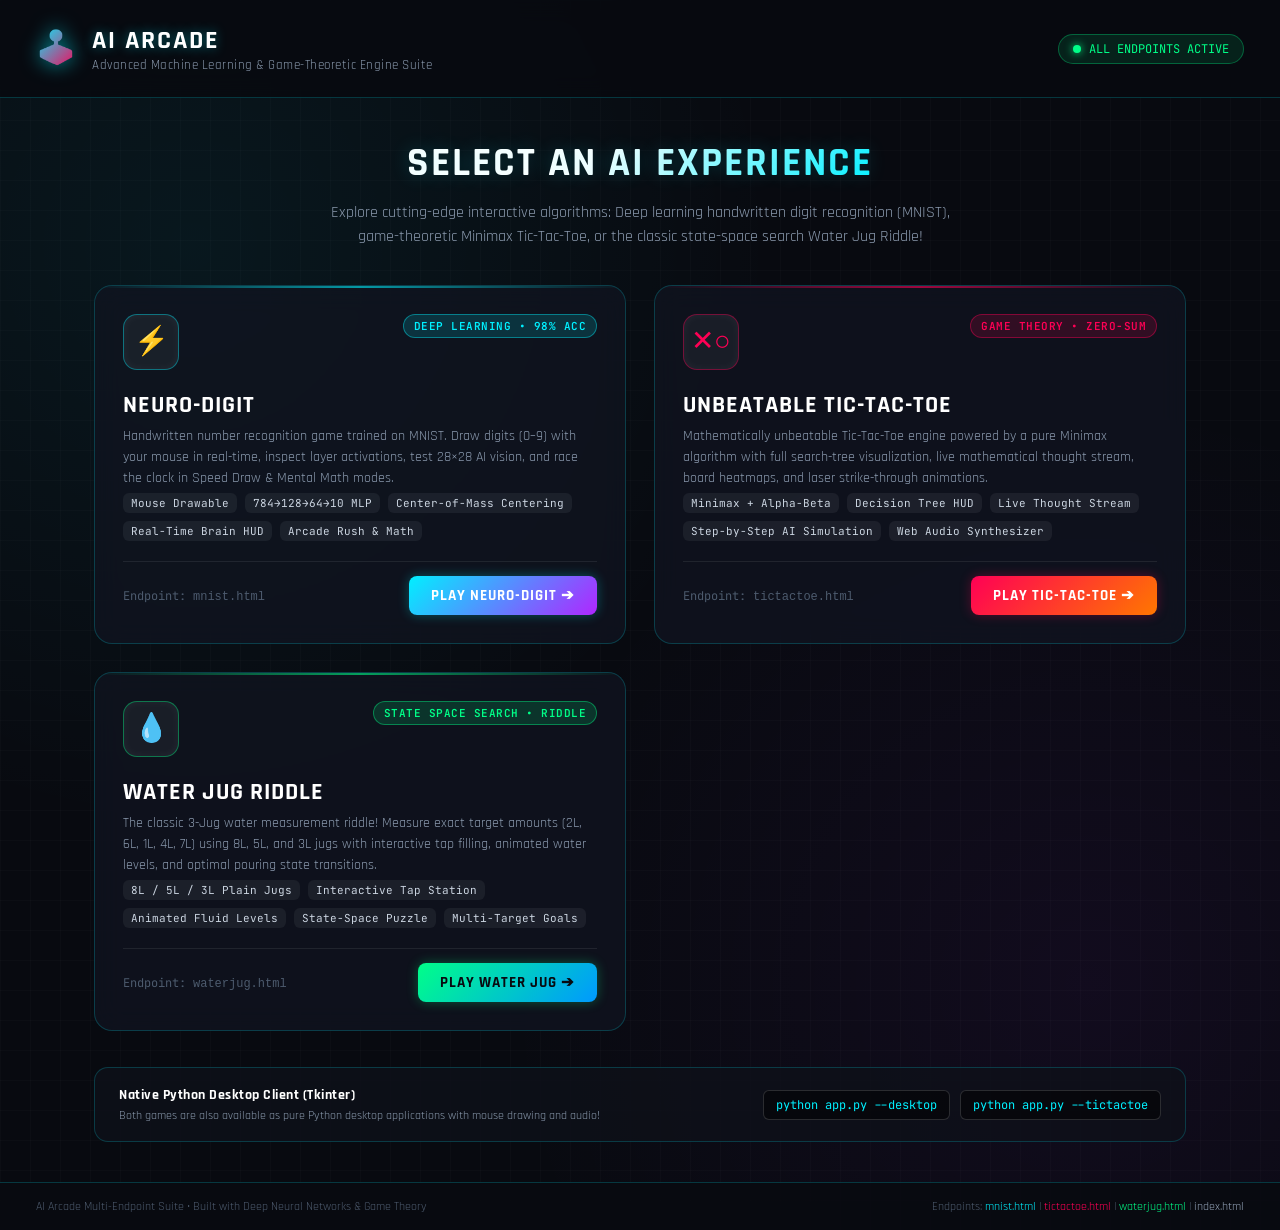
==== commit 439866fc: "Add Water Jug Riddle game to AI Arcade suite and deploy to GitHub Pages" ====
--- a/index.html
+++ b/index.html
@@ -241,6 +241,12 @@
       color: var(--neon-pink);
     }
 
+    .badge-green {
+      background: rgba(0, 255, 136, 0.15);
+      border: 1px solid rgba(0, 255, 136, 0.4);
+      color: var(--neon-green);
+    }
+
     .card-info h3 {
       font-size: 24px;
       font-weight: 700;
@@ -305,6 +311,13 @@
       background: linear-gradient(135deg, var(--neon-pink), #ff7700);
       color: #fff;
       box-shadow: 0 0 12px rgba(255, 0, 85, 0.3);
+    }
+
+    .btn-green {
+      background: linear-gradient(135deg, var(--neon-green), #0099ff);
+      color: #080a10;
+      font-weight: 800;
+      box-shadow: 0 0 12px rgba(0, 255, 136, 0.3);
     }
 
     .endpoint-label {
@@ -390,7 +403,7 @@
 
     <div class="hero-banner">
       <h2>SELECT AN AI EXPERIENCE</h2>
-      <p>Choose between deep learning handwritten digit recognition trained on the 60,000-sample MNIST dataset, or the mathematically unbeatable Minimax Tic-Tac-Toe engine.</p>
+      <p>Explore cutting-edge interactive algorithms: Deep learning handwritten digit recognition (MNIST), game-theoretic Minimax Tic-Tac-Toe, or the classic state-space search Water Jug Riddle!</p>
     </div>
 
     <!-- Games Deck Grid -->
@@ -439,6 +452,29 @@
         <div class="card-action">
           <span class="endpoint-label">Endpoint: <code>tictactoe.html</code></span>
           <button class="btn-launch btn-pink">PLAY TIC-TAC-TOE ➔</button>
+        </div>
+      </a>
+
+      <!-- Card 3: WATER JUG RIDDLE -->
+      <a href="waterjug.html" class="game-card" style="--card-accent: #00ff88; --card-glow: rgba(0, 255, 136, 0.35);">
+        <div class="card-top">
+          <div class="card-icon-box" style="border-color: rgba(0, 255, 136, 0.4); color: #00ff88;">💧</div>
+          <span class="card-badge badge-green">STATE SPACE SEARCH • RIDDLE</span>
+        </div>
+        <div class="card-info">
+          <h3>WATER JUG RIDDLE</h3>
+          <p>The classic 3-Jug water measurement riddle! Measure exact target amounts (2L, 6L, 1L, 4L, 7L) using 8L, 5L, and 3L jugs with interactive tap filling, animated water levels, and optimal pouring state transitions.</p>
+          <div class="card-features">
+            <span class="feature-tag">8L / 5L / 3L Plain Jugs</span>
+            <span class="feature-tag">Interactive Tap Station</span>
+            <span class="feature-tag">Animated Fluid Levels</span>
+            <span class="feature-tag">State-Space Puzzle</span>
+            <span class="feature-tag">Multi-Target Goals</span>
+          </div>
+        </div>
+        <div class="card-action">
+          <span class="endpoint-label">Endpoint: <code>waterjug.html</code></span>
+          <button class="btn-launch btn-green">PLAY WATER JUG ➔</button>
         </div>
       </a>
 
@@ -461,7 +497,7 @@
   <!-- Footer -->
   <footer class="hub-footer">
     <div>AI Arcade Multi-Endpoint Suite • Built with Deep Neural Networks & Game Theory</div>
-    <div>Endpoints: <a href="mnist.html" style="color:#00f0ff; text-decoration:none;">mnist.html</a> | <a href="tictactoe.html" style="color:#ff0055; text-decoration:none;">tictactoe.html</a> | <a href="index.html" style="color:#94a3b8; text-decoration:none;">index.html</a></div>
+    <div>Endpoints: <a href="mnist.html" style="color:#00f0ff; text-decoration:none;">mnist.html</a> | <a href="tictactoe.html" style="color:#ff0055; text-decoration:none;">tictactoe.html</a> | <a href="waterjug.html" style="color:#00ff88; text-decoration:none;">waterjug.html</a> | <a href="index.html" style="color:#94a3b8; text-decoration:none;">index.html</a></div>
   </footer>
 
 </body>
